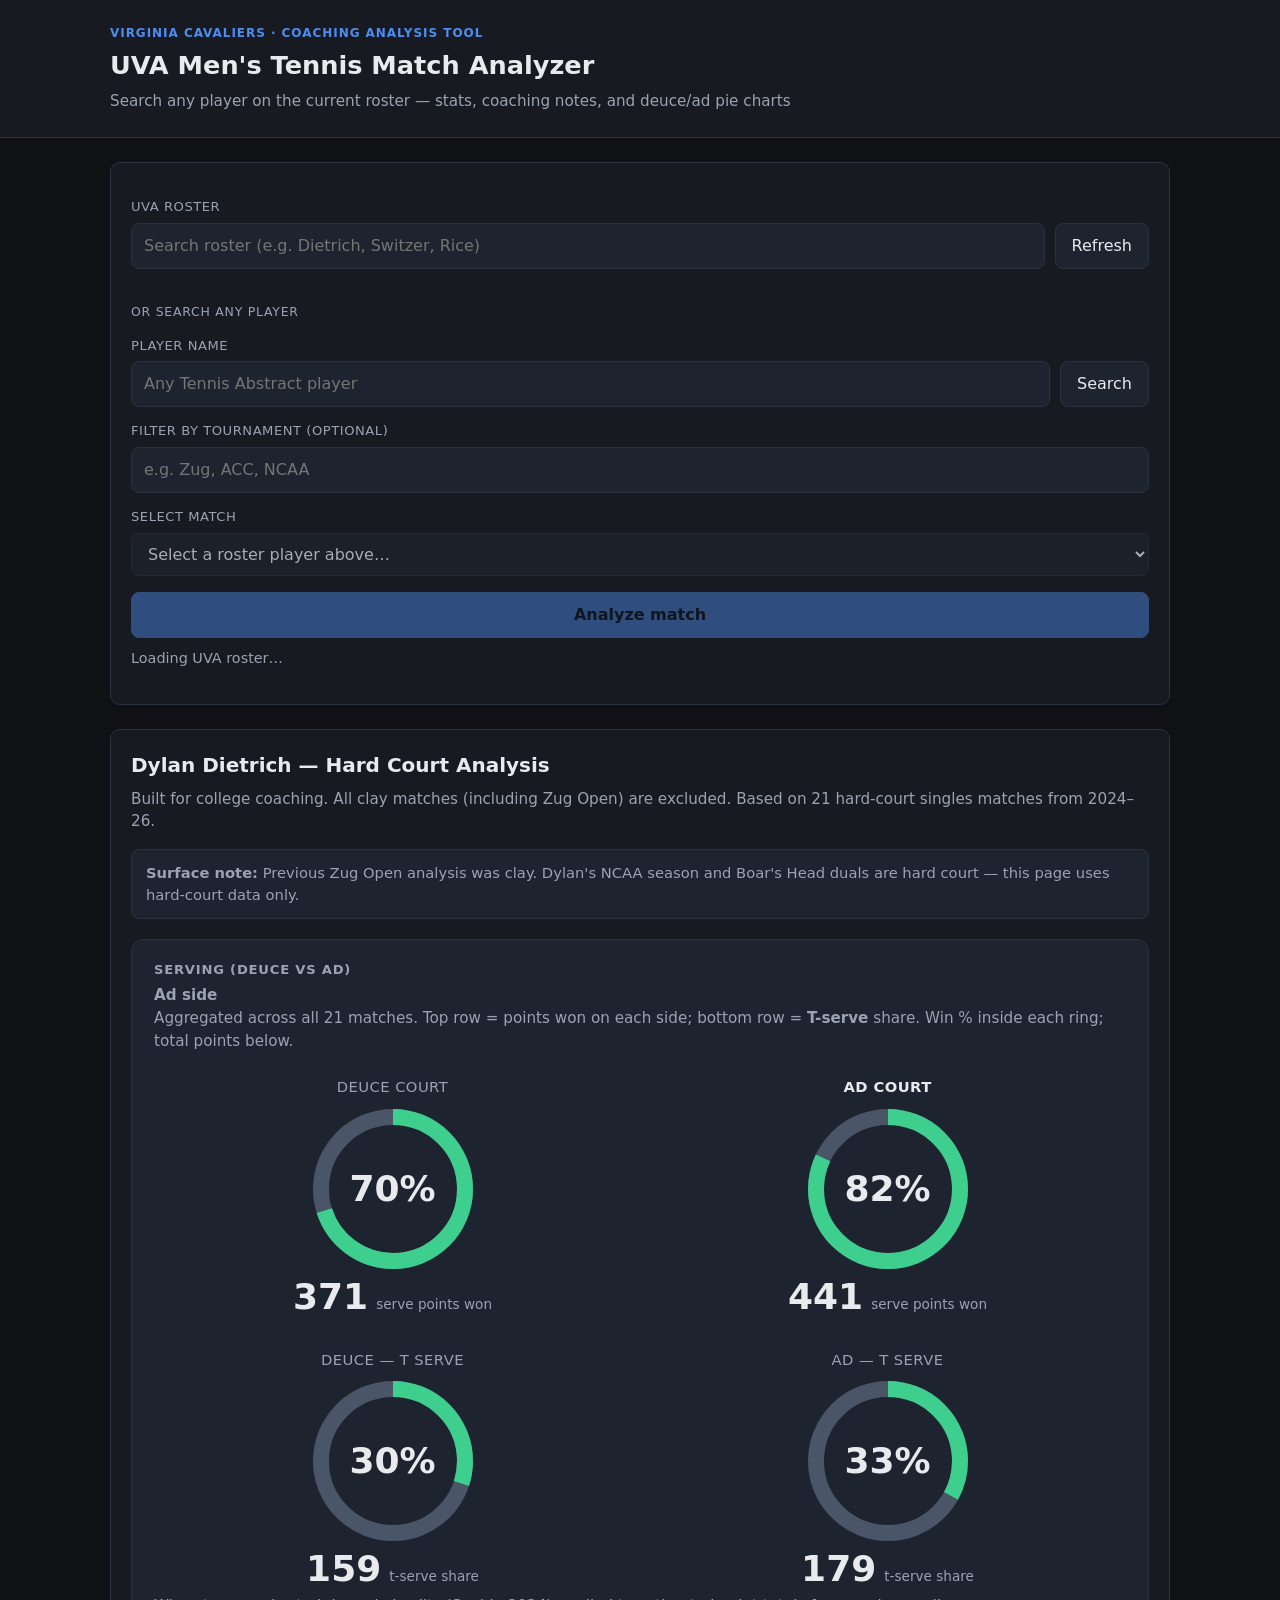
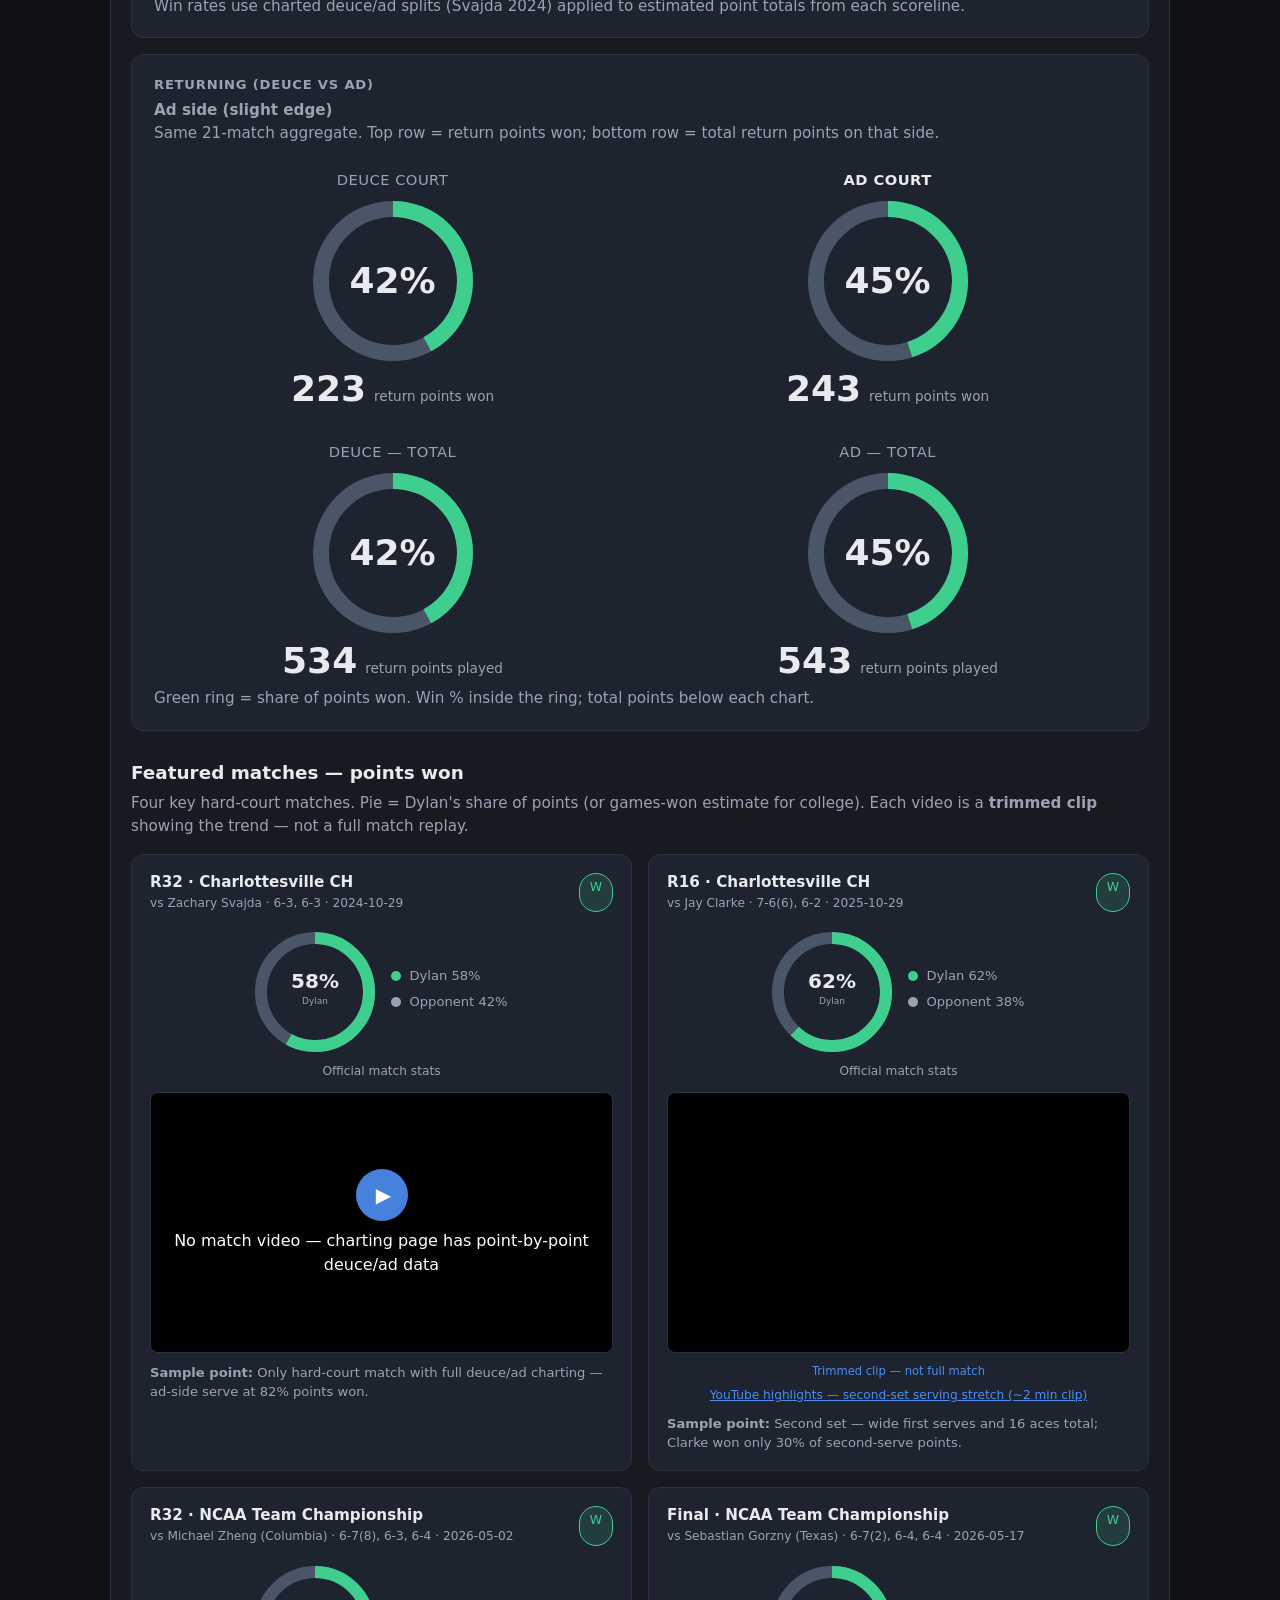
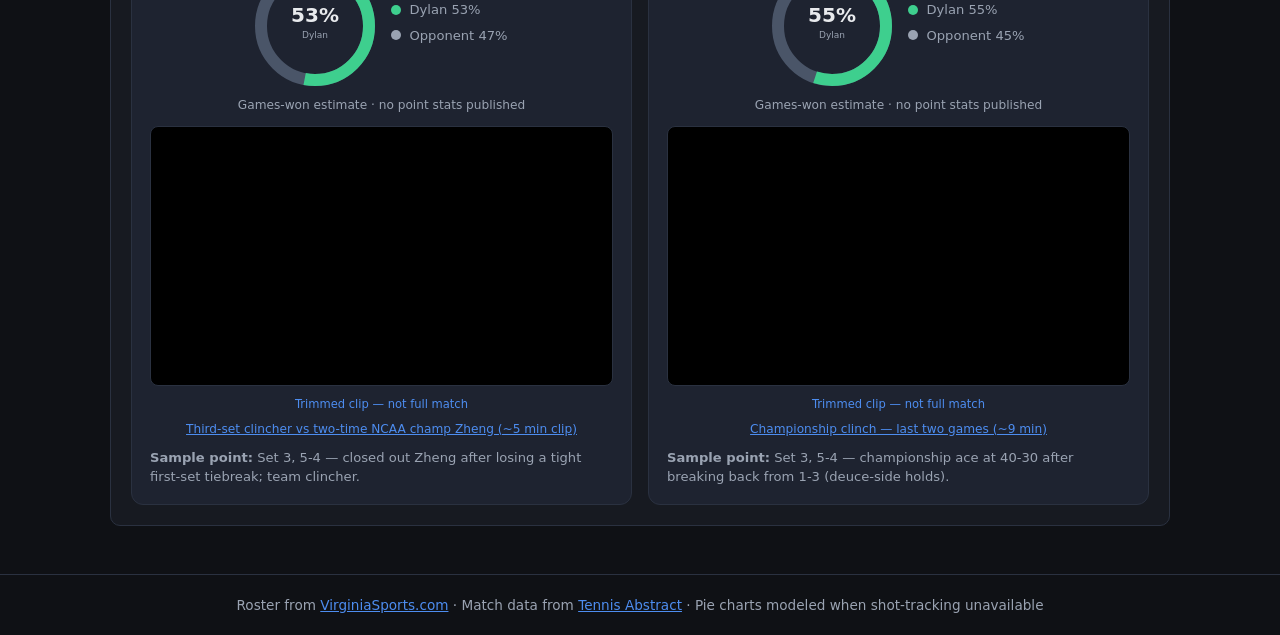
==== docs/index.html @ 09450534 "Initial commit: UVA tennis match analyzer with GitHub Pages Co-authored-by: Cursor <cursoragent@curs" ====
<!DOCTYPE html>
<html lang="en">
<head>
  <meta charset="UTF-8" />
  <meta name="viewport" content="width=device-width, initial-scale=1.0" />
  <meta name="api-base" content="https://uva-tennis-analyzer.onrender.com" />
  <title>UVA Tennis Match Analyzer</title>
  <link rel="stylesheet" href="static/style.css" />
</head>
<body>
  <header class="header">
    <div class="header-inner">
      <p class="eyebrow">Virginia Cavaliers · Coaching analysis tool</p>
      <h1>UVA Men's Tennis Match Analyzer</h1>
      <p class="subtitle">Search any player on the current roster — stats, coaching notes, and deuce/ad pie charts</p>
    </div>
  </header>

  <main class="container">
    <section class="search-panel card">
      <label class="label" for="roster-query">UVA roster</label>
      <div class="search-row">
        <input id="roster-query" type="text" placeholder="Search roster (e.g. Dietrich, Switzer, Rice)" autocomplete="off" />
        <button id="roster-refresh-btn" type="button" class="secondary-btn">Refresh</button>
      </div>

      <div id="roster-grid" class="roster-grid"></div>

      <div class="divider-label">Or search any player</div>

      <label class="label" for="player-query">Player name</label>
      <div class="search-row">
        <input id="player-query" type="text" placeholder="Any Tennis Abstract player" autocomplete="off" />
        <button id="search-btn" type="button">Search</button>
      </div>

      <div id="search-results" class="search-results hidden"></div>

      <div id="player-card" class="player-card hidden"></div>

      <label class="label" for="tournament-filter">Filter by tournament (optional)</label>
      <input id="tournament-filter" type="text" placeholder="e.g. Zug, ACC, NCAA" />

      <label class="label" for="match-select">Select match</label>
      <select id="match-select" disabled>
        <option value="">Select a roster player above…</option>
      </select>

      <button id="analyze-btn" class="primary-btn" type="button" disabled>Analyze match</button>
      <p id="status" class="status"></p>
    </section>

    <section id="analysis" class="analysis hidden"></section>

    <section class="hard-court-section card">
  <h2 class="section-heading">Dylan Dietrich — Hard Court Analysis</h2>
  <p class="section-lead">Built for college coaching. All clay matches (including Zug Open) are excluded. Based on 21 hard-court singles matches from 2024–26.</p>
<div class="callout"><strong>Surface note:</strong> Previous Zug Open analysis was clay. Dylan's NCAA season and Boar's Head duals are hard court — this page uses hard-court data only.</div>

  <div class="answer-card">
    <h2>Serving (deuce vs ad)</h2>
    <p class="verdict">Ad side</p>
    <p>Aggregated across all 21 matches. Top row = points won on each side; bottom row = <strong>T-serve</strong> share. Win % inside each ring; total points below.</p>
    <div class="summary-pie-grid"><div class="summary-pie-cell"><div class="summary-pie-title">Deuce court</div><div class="summary-pie-ring-wrap"><svg class="pie-svg" viewBox="0 0 120 120" aria-hidden="true"><circle cx="60" cy="60" r="54" fill="none" stroke="#4a5568" stroke-width="12"/><circle cx="60" cy="60" r="54" fill="none" stroke="#3ecf8e" stroke-width="12" stroke-dasharray="237.5 101.8" transform="rotate(-90 60 60)"/></svg><div class="summary-pie-pct">70%</div></div><div class="summary-pie-footer"><span class="summary-pie-total">371</span><span class="summary-pie-caption">serve points won</span></div></div><div class="summary-pie-cell winner"><div class="summary-pie-title">Ad court</div><div class="summary-pie-ring-wrap"><svg class="pie-svg highlight" viewBox="0 0 120 120" aria-hidden="true"><circle cx="60" cy="60" r="54" fill="none" stroke="#4a5568" stroke-width="12"/><circle cx="60" cy="60" r="54" fill="none" stroke="#3ecf8e" stroke-width="12" stroke-dasharray="278.2 61.1" transform="rotate(-90 60 60)"/></svg><div class="summary-pie-pct">82%</div></div><div class="summary-pie-footer"><span class="summary-pie-total">441</span><span class="summary-pie-caption">serve points won</span></div></div><div class="summary-pie-cell"><div class="summary-pie-title">Deuce — T serve</div><div class="summary-pie-ring-wrap"><svg class="pie-svg" viewBox="0 0 120 120" aria-hidden="true"><circle cx="60" cy="60" r="54" fill="none" stroke="#4a5568" stroke-width="12"/><circle cx="60" cy="60" r="54" fill="none" stroke="#3ecf8e" stroke-width="12" stroke-dasharray="101.8 237.5" transform="rotate(-90 60 60)"/></svg><div class="summary-pie-pct">30%</div></div><div class="summary-pie-footer"><span class="summary-pie-total">159</span><span class="summary-pie-caption">t-serve share</span></div></div><div class="summary-pie-cell"><div class="summary-pie-title">Ad — T serve</div><div class="summary-pie-ring-wrap"><svg class="pie-svg" viewBox="0 0 120 120" aria-hidden="true"><circle cx="60" cy="60" r="54" fill="none" stroke="#4a5568" stroke-width="12"/><circle cx="60" cy="60" r="54" fill="none" stroke="#3ecf8e" stroke-width="12" stroke-dasharray="112.0 227.3" transform="rotate(-90 60 60)"/></svg><div class="summary-pie-pct">33%</div></div><div class="summary-pie-footer"><span class="summary-pie-total">179</span><span class="summary-pie-caption">t-serve share</span></div></div></div>
    <p class="total-bar-note">Win rates use charted deuce/ad splits (Svajda 2024) applied to estimated point totals from each scoreline.</p>
  </div>

  <div class="answer-card">
    <h2>Returning (deuce vs ad)</h2>
    <p class="verdict tie">Ad side (slight edge)</p>
    <p>Same 21-match aggregate. Top row = return points won; bottom row = total return points on that side.</p>
    <div class="summary-pie-grid"><div class="summary-pie-cell"><div class="summary-pie-title">Deuce court</div><div class="summary-pie-ring-wrap"><svg class="pie-svg" viewBox="0 0 120 120" aria-hidden="true"><circle cx="60" cy="60" r="54" fill="none" stroke="#4a5568" stroke-width="12"/><circle cx="60" cy="60" r="54" fill="none" stroke="#3ecf8e" stroke-width="12" stroke-dasharray="142.5 196.8" transform="rotate(-90 60 60)"/></svg><div class="summary-pie-pct">42%</div></div><div class="summary-pie-footer"><span class="summary-pie-total">223</span><span class="summary-pie-caption">return points won</span></div></div><div class="summary-pie-cell winner"><div class="summary-pie-title">Ad court</div><div class="summary-pie-ring-wrap"><svg class="pie-svg highlight" viewBox="0 0 120 120" aria-hidden="true"><circle cx="60" cy="60" r="54" fill="none" stroke="#4a5568" stroke-width="12"/><circle cx="60" cy="60" r="54" fill="none" stroke="#3ecf8e" stroke-width="12" stroke-dasharray="152.7 186.6" transform="rotate(-90 60 60)"/></svg><div class="summary-pie-pct">45%</div></div><div class="summary-pie-footer"><span class="summary-pie-total">243</span><span class="summary-pie-caption">return points won</span></div></div><div class="summary-pie-cell"><div class="summary-pie-title">Deuce — total</div><div class="summary-pie-ring-wrap"><svg class="pie-svg" viewBox="0 0 120 120" aria-hidden="true"><circle cx="60" cy="60" r="54" fill="none" stroke="#4a5568" stroke-width="12"/><circle cx="60" cy="60" r="54" fill="none" stroke="#3ecf8e" stroke-width="12" stroke-dasharray="142.5 196.8" transform="rotate(-90 60 60)"/></svg><div class="summary-pie-pct">42%</div></div><div class="summary-pie-footer"><span class="summary-pie-total">534</span><span class="summary-pie-caption">return points played</span></div></div><div class="summary-pie-cell"><div class="summary-pie-title">Ad — total</div><div class="summary-pie-ring-wrap"><svg class="pie-svg" viewBox="0 0 120 120" aria-hidden="true"><circle cx="60" cy="60" r="54" fill="none" stroke="#4a5568" stroke-width="12"/><circle cx="60" cy="60" r="54" fill="none" stroke="#3ecf8e" stroke-width="12" stroke-dasharray="152.7 186.6" transform="rotate(-90 60 60)"/></svg><div class="summary-pie-pct">45%</div></div><div class="summary-pie-footer"><span class="summary-pie-total">543</span><span class="summary-pie-caption">return points played</span></div></div></div>
    <p class="total-bar-note">Green ring = share of points won. Win % inside the ring; total points below each chart.</p>
  </div>

  <h2 class="section-title">Featured matches — points won</h2>
  <p class="lead" style="margin-top:-6px">Four key hard-court matches. Pie = Dylan's share of points (or games-won estimate for college). Each video is a <strong>trimmed clip</strong> showing the trend — not a full match replay.</p>
  <div class="match-grid">
    <div class="match-card"><div class="match-head"><div><h3>R32 · Charlottesville CH</h3><div class="match-meta">vs Zachary Svajda · 6-3, 6-3 · 2024-10-29</div></div><span class="pill win">W</span></div><div class="pie-wrap"><svg class="pie-svg" viewBox="0 0 120 120" aria-hidden="true"><circle cx="60" cy="60" r="54" fill="none" stroke="#4a5568" stroke-width="12"/><circle cx="60" cy="60" r="54" fill="none" stroke="#3ecf8e" stroke-width="12" stroke-dasharray="196.8 142.5" transform="rotate(-90 60 60)"/><text x="60" y="56" text-anchor="middle" fill="#e8eaed" font-size="20" font-weight="700">58%</text><text x="60" y="72" text-anchor="middle" fill="#9aa3b2" font-size="9">Dylan</text></svg><div class="pie-legend"><div><span class="dot" style="background:var(--success)"></span>Dylan 58%</div><div><span class="dot" style="background:var(--muted)"></span>Opponent 42%</div></div></div><p class="pie-caption">Official match stats</p><div class="video-shell"><a class="video-link" href="https://www.tennisabstract.com/charting/20241029-M-Charlottesville_CH-R32-Zachary_Svajda-Dylan_Dietrich.html" target="_blank" rel="noopener"><span class="play-btn" aria-hidden="true">▶</span><span>No match video — charting page has point-by-point deuce/ad data</span></a></div><p class="sample-point"><strong>Sample point:</strong> Only hard-court match with full deuce/ad charting — ad-side serve at 82% points won.</p></div><div class="match-card"><div class="match-head"><div><h3>R16 · Charlottesville CH</h3><div class="match-meta">vs Jay Clarke · 7-6(6), 6-2 · 2025-10-29</div></div><span class="pill win">W</span></div><div class="pie-wrap"><svg class="pie-svg" viewBox="0 0 120 120" aria-hidden="true"><circle cx="60" cy="60" r="54" fill="none" stroke="#4a5568" stroke-width="12"/><circle cx="60" cy="60" r="54" fill="none" stroke="#3ecf8e" stroke-width="12" stroke-dasharray="210.4 128.9" transform="rotate(-90 60 60)"/><text x="60" y="56" text-anchor="middle" fill="#e8eaed" font-size="20" font-weight="700">62%</text><text x="60" y="72" text-anchor="middle" fill="#9aa3b2" font-size="9">Dylan</text></svg><div class="pie-legend"><div><span class="dot" style="background:var(--success)"></span>Dylan 62%</div><div><span class="dot" style="background:var(--muted)"></span>Opponent 38%</div></div></div><p class="pie-caption">Official match stats</p><div class="video-shell"><iframe src="https://www.youtube.com/embed/YqPgjY99xyI?start=420&end=540" title="Second set — wide first serves and 16 aces total; Clarke won" allow="accelerometer; autoplay; clipboard-write; encrypted-media; gyroscope; picture-in-picture" allowfullscreen loading="lazy"></iframe></div><p class="clip-note">Trimmed clip — not full match</p><p class="video-label"><a href="https://www.youtube.com/watch?v=YqPgjY99xyI&t=420" target="_blank" rel="noopener">YouTube highlights — second-set serving stretch (~2 min clip)</a></p><p class="sample-point"><strong>Sample point:</strong> Second set — wide first serves and 16 aces total; Clarke won only 30% of second-serve points.</p></div><div class="match-card"><div class="match-head"><div><h3>R32 · NCAA Team Championship</h3><div class="match-meta">vs Michael Zheng (Columbia) · 6-7(8), 6-3, 6-4 · 2026-05-02</div></div><span class="pill win">W</span></div><div class="pie-wrap"><svg class="pie-svg" viewBox="0 0 120 120" aria-hidden="true"><circle cx="60" cy="60" r="54" fill="none" stroke="#4a5568" stroke-width="12"/><circle cx="60" cy="60" r="54" fill="none" stroke="#3ecf8e" stroke-width="12" stroke-dasharray="179.8 159.5" transform="rotate(-90 60 60)"/><text x="60" y="56" text-anchor="middle" fill="#e8eaed" font-size="20" font-weight="700">53%</text><text x="60" y="72" text-anchor="middle" fill="#9aa3b2" font-size="9">Dylan</text></svg><div class="pie-legend"><div><span class="dot" style="background:var(--success)"></span>Dylan 53%</div><div><span class="dot" style="background:var(--muted)"></span>Opponent 47%</div></div></div><p class="pie-caption">Games-won estimate · no point stats published</p><div class="video-shell"><iframe src="https://www.youtube.com/embed/OndEtS6Snro?start=2370&end=2669" title="Set 3, 5-4 — closed out Zheng after losing a tight first-set" allow="accelerometer; autoplay; clipboard-write; encrypted-media; gyroscope; picture-in-picture" allowfullscreen loading="lazy"></iframe></div><p class="clip-note">Trimmed clip — not full match</p><p class="video-label"><a href="https://www.youtube.com/watch?v=OndEtS6Snro&t=2370" target="_blank" rel="noopener">Third-set clincher vs two-time NCAA champ Zheng (~5 min clip)</a></p><p class="sample-point"><strong>Sample point:</strong> Set 3, 5-4 — closed out Zheng after losing a tight first-set tiebreak; team clincher.</p></div><div class="match-card"><div class="match-head"><div><h3>Final · NCAA Team Championship</h3><div class="match-meta">vs Sebastian Gorzny (Texas) · 6-7(2), 6-4, 6-4 · 2026-05-17</div></div><span class="pill win">W</span></div><div class="pie-wrap"><svg class="pie-svg" viewBox="0 0 120 120" aria-hidden="true"><circle cx="60" cy="60" r="54" fill="none" stroke="#4a5568" stroke-width="12"/><circle cx="60" cy="60" r="54" fill="none" stroke="#3ecf8e" stroke-width="12" stroke-dasharray="186.6 152.7" transform="rotate(-90 60 60)"/><text x="60" y="56" text-anchor="middle" fill="#e8eaed" font-size="20" font-weight="700">55%</text><text x="60" y="72" text-anchor="middle" fill="#9aa3b2" font-size="9">Dylan</text></svg><div class="pie-legend"><div><span class="dot" style="background:var(--success)"></span>Dylan 55%</div><div><span class="dot" style="background:var(--muted)"></span>Opponent 45%</div></div></div><p class="pie-caption">Games-won estimate · no point stats published</p><div class="video-shell"><iframe src="https://www.youtube.com/embed/-RK-G07d1HY?start=0" title="Set 3, 5-4 — championship ace at 40-30 after breaking back f" allow="accelerometer; autoplay; clipboard-write; encrypted-media; gyroscope; picture-in-picture" allowfullscreen loading="lazy"></iframe></div><p class="clip-note">Trimmed clip — not full match</p><p class="video-label"><a href="https://www.youtube.com/watch?v=-RK-G07d1HY" target="_blank" rel="noopener">Championship clinch — last two games (~9 min)</a></p><p class="sample-point"><strong>Sample point:</strong> Set 3, 5-4 — championship ace at 40-30 after breaking back from 1-3 (deuce-side holds).</p></div>
  </div>
</section>

  </main>

  <footer class="footer">
    Roster from <a href="https://virginiasports.com/sports/mten/roster" target="_blank" rel="noopener">VirginiaSports.com</a>
    · Match data from <a href="https://www.tennisabstract.com" target="_blank" rel="noopener">Tennis Abstract</a>
    · Pie charts modeled when shot-tracking unavailable
  </footer>

  <script src="static/app.js"></script>
</body>
</html>
---- docs/static/style.css ----
:root {
  --bg: #0f1115;
  --surface: #171a21;
  --surface-2: #1e2330;
  --text: #e8eaed;
  --muted: #9aa3b2;
  --accent: #4d8df0;
  --accent-dim: rgba(77, 141, 240, 0.15);
  --success: #3ecf8e;
  --danger: #f07178;
  --border: #2a3140;
  --radius: 10px;
}

* { box-sizing: border-box; }

body {
  margin: 0;
  font-family: "Inter", ui-sans-serif, system-ui, -apple-system, sans-serif;
  background: var(--bg);
  color: var(--text);
  line-height: 1.5;
}

a { color: var(--accent); }

.header {
  border-bottom: 1px solid var(--border);
  background: var(--surface);
}

.header-inner {
  max-width: 1100px;
  margin: 0 auto;
  padding: 24px 20px;
}

.header h1 {
  margin: 0 0 6px;
  font-size: 1.6rem;
  font-weight: 650;
}

.eyebrow {
  margin: 0 0 4px;
  font-size: 0.75rem;
  text-transform: uppercase;
  letter-spacing: 0.08em;
  color: var(--accent);
  font-weight: 600;
}

.subtitle {
  margin: 0;
  color: var(--muted);
  font-size: 0.95rem;
}

.container {
  max-width: 1100px;
  margin: 0 auto;
  padding: 24px 20px 48px;
}

.card {
  background: var(--surface);
  border: 1px solid var(--border);
  border-radius: var(--radius);
  padding: 20px;
}

.label {
  display: block;
  margin: 14px 0 6px;
  font-size: 0.82rem;
  color: var(--muted);
  text-transform: uppercase;
  letter-spacing: 0.04em;
}

.search-row {
  display: flex;
  gap: 10px;
}

.quick-picks {
  display: flex;
  flex-wrap: wrap;
  align-items: center;
  gap: 8px;
  margin-top: 10px;
}

.quick-label {
  font-size: 0.82rem;
  color: var(--muted);
}

.chip {
  padding: 5px 12px;
  font-size: 0.82rem;
  border-radius: 999px;
  background: var(--accent-dim);
  border-color: transparent;
  color: var(--accent);
}

.chip:hover {
  border-color: var(--accent);
}

.empty-state {
  margin-top: 20px;
}

.empty-state h2 {
  margin: 0 0 12px;
  font-size: 1.1rem;
}

.empty-state ol {
  margin: 0 0 12px;
  padding-left: 20px;
  color: var(--muted);
}

.empty-state li { margin-bottom: 6px; }

.empty-note {
  margin: 0;
  font-size: 0.9rem;
  color: var(--muted);
}

.analysis:not(.hidden) + .empty-state,
.empty-state.hidden { display: none; }

input, select, button {
  font: inherit;
}

input, select {
  width: 100%;
  background: var(--surface-2);
  border: 1px solid var(--border);
  color: var(--text);
  border-radius: 8px;
  padding: 10px 12px;
}

input:focus, select:focus {
  outline: 2px solid var(--accent-dim);
  border-color: var(--accent);
}

button {
  border: 1px solid var(--border);
  background: var(--surface-2);
  color: var(--text);
  border-radius: 8px;
  padding: 10px 16px;
  cursor: pointer;
  white-space: nowrap;
}

button:hover { border-color: var(--accent); }

.primary-btn {
  margin-top: 16px;
  width: 100%;
  background: var(--accent);
  border-color: var(--accent);
  color: #081018;
  font-weight: 600;
}

.primary-btn:disabled {
  opacity: 0.45;
  cursor: not-allowed;
}

.secondary-btn {
  background: var(--surface-2);
}

.divider-label {
  margin: 22px 0 8px;
  font-size: 0.78rem;
  text-transform: uppercase;
  letter-spacing: 0.06em;
  color: var(--muted);
}

.roster-grid {
  display: grid;
  grid-template-columns: repeat(auto-fill, minmax(220px, 1fr));
  gap: 10px;
  margin-top: 12px;
}

.roster-card {
  text-align: left;
  padding: 12px 14px;
  border: 1px solid var(--border);
  border-radius: 10px;
  background: var(--surface-2);
  cursor: pointer;
  width: 100%;
}

.roster-card:hover,
.roster-card.active {
  border-color: var(--accent);
  background: var(--accent-dim);
}

.roster-card .name {
  font-weight: 650;
  margin-bottom: 4px;
}

.roster-card .meta {
  font-size: 0.82rem;
  color: var(--muted);
}

.roster-card .badge {
  display: inline-block;
  margin-top: 8px;
  font-size: 0.72rem;
  padding: 2px 8px;
  border-radius: 999px;
  border: 1px solid var(--border);
}

.roster-card .badge.ready {
  border-color: var(--success);
  color: var(--success);
}

.roster-card .badge.pending {
  border-color: var(--muted);
  color: var(--muted);
}

.search-results {
  margin-top: 10px;
  border: 1px solid var(--border);
  border-radius: 8px;
  overflow: hidden;
}

.search-item {
  display: flex;
  justify-content: space-between;
  padding: 10px 12px;
  cursor: pointer;
  border-bottom: 1px solid var(--border);
}

.search-item:last-child { border-bottom: none; }
.search-item:hover { background: var(--accent-dim); }

.player-card {
  margin-top: 16px;
  padding: 14px;
  background: var(--surface-2);
  border-radius: 8px;
  border: 1px solid var(--border);
}

.status {
  min-height: 1.2em;
  margin-top: 10px;
  color: var(--muted);
  font-size: 0.9rem;
}

.hidden { display: none !important; }

.analysis { margin-top: 24px; }

.analysis-header {
  margin-bottom: 20px;
}

.analysis-header h2 {
  margin: 0 0 8px;
  font-size: 1.4rem;
}

.pill-row {
  display: flex;
  flex-wrap: wrap;
  gap: 8px;
  margin: 10px 0;
}

.pill {
  display: inline-block;
  padding: 4px 10px;
  border-radius: 999px;
  font-size: 0.78rem;
  border: 1px solid var(--border);
  background: var(--surface-2);
}

.pill.win { border-color: var(--success); color: var(--success); }
.pill.loss { border-color: var(--danger); color: var(--danger); }

.grid-2 {
  display: grid;
  grid-template-columns: 1fr 1fr;
  gap: 16px;
}

.grid-4 {
  display: grid;
  grid-template-columns: repeat(4, 1fr);
  gap: 12px;
}

@media (max-width: 800px) {
  .grid-2, .grid-4 { grid-template-columns: 1fr; }
}

.stat-box {
  background: var(--surface);
  border: 1px solid var(--border);
  border-radius: 8px;
  padding: 12px;
}

.stat-box .value {
  font-size: 1.3rem;
  font-weight: 650;
}

.stat-box .label {
  margin: 4px 0 0;
  text-transform: none;
  letter-spacing: 0;
  font-size: 0.85rem;
}

.section {
  margin-top: 20px;
  padding: 18px;
  background: var(--surface);
  border: 1px solid var(--border);
  border-radius: var(--radius);
}

.section h3 {
  margin: 0 0 12px;
  font-size: 1rem;
}

.section ul {
  margin: 0;
  padding-left: 18px;
}

.section li { margin-bottom: 6px; }

.callout {
  padding: 12px 14px;
  border-radius: 8px;
  border: 1px solid var(--border);
  background: var(--accent-dim);
  color: var(--text);
  font-size: 0.92rem;
  margin-bottom: 16px;
}

.answer-card {
  background: var(--surface);
  border: 1px solid var(--border);
  border-radius: 12px;
  padding: 20px 22px;
  margin-bottom: 16px;
}

.answer-card h2 {
  margin: 0 0 4px;
  font-size: 0.82rem;
  text-transform: uppercase;
  letter-spacing: 0.06em;
  color: var(--muted);
  font-weight: 600;
}

.answer-card p {
  margin: 0;
  color: var(--muted);
  font-size: 0.95rem;
}

.verdict {
  margin: 0 0 10px;
  font-size: 1.75rem;
  font-weight: 700;
  color: var(--success);
}

.verdict.tie { color: var(--accent); }
.verdict.loss { color: var(--danger); }

.summary-pie-grid {
  display: grid;
  grid-template-columns: 1fr 1fr;
  gap: 18px;
  margin-top: 16px;
}

@media (max-width: 560px) {
  .summary-pie-grid { grid-template-columns: 1fr; }
}

.summary-pie-cell {
  text-align: center;
  padding: 8px 4px;
}

.summary-pie-cell.winner .summary-pie-title {
  color: var(--text);
  font-weight: 600;
}

.summary-pie-title {
  font-size: 0.92rem;
  color: var(--muted);
  margin-bottom: 10px;
  text-transform: uppercase;
  letter-spacing: 0.03em;
}

.summary-pie-cell .pie-svg {
  width: 100%;
  height: auto;
  display: block;
}

.summary-pie-ring-wrap {
  position: relative;
  width: 160px;
  margin: 0 auto;
}

.summary-pie-pct {
  position: absolute;
  inset: 0;
  display: flex;
  align-items: center;
  justify-content: center;
  font-size: 36px;
  font-weight: 700;
  color: var(--text);
  line-height: 1;
  pointer-events: none;
}

.summary-pie-footer {
  margin-top: 10px;
  display: flex;
  align-items: baseline;
  justify-content: center;
  gap: 8px;
  flex-wrap: wrap;
}

.summary-pie-total {
  font-size: 36px;
  font-weight: 700;
  color: var(--text);
  line-height: 1;
}

.summary-pie-caption {
  font-size: 0.85rem;
  color: var(--muted);
  line-height: 1.35;
}

.pie-wrap {
  display: flex;
  align-items: center;
  justify-content: center;
  gap: 16px;
  margin: 8px 0 10px;
}

.pie-svg {
  width: 120px;
  height: 120px;
  flex-shrink: 0;
}

.pie-legend {
  font-size: 0.82rem;
  color: var(--muted);
}

.pie-legend div {
  margin-bottom: 6px;
  display: flex;
  align-items: center;
  gap: 8px;
}

.dot {
  width: 10px;
  height: 10px;
  border-radius: 50%;
  flex-shrink: 0;
}

.pie-caption {
  font-size: 0.76rem;
  color: var(--muted);
  text-align: center;
  margin: 0 0 12px;
}

.hard-court-section {
  margin-top: 24px;
}

.hard-court-section .section-heading {
  margin: 0 0 8px;
  font-size: 1.25rem;
  font-weight: 650;
}

.hard-court-section .section-lead {
  margin: 0 0 16px;
  color: var(--muted);
  font-size: 0.95rem;
}

.hard-court-section .answer-card {
  background: var(--surface-2);
  margin-bottom: 16px;
}

.hard-court-section .answer-card p {
  color: var(--muted);
}

.hard-court-section .callout {
  background: var(--surface-2);
  color: var(--muted);
  margin-bottom: 20px;
}

.section-title {
  margin: 28px 0 12px;
  font-size: 1.15rem;
  font-weight: 650;
}

.hard-court-section .lead {
  margin: -6px 0 16px;
  color: var(--muted);
  font-size: 0.95rem;
}

.total-bar-note {
  margin: 10px 0 0;
  font-size: 0.76rem;
  color: var(--muted);
}

.match-grid {
  display: grid;
  grid-template-columns: 1fr 1fr;
  gap: 16px;
}

@media (max-width: 700px) {
  .match-grid { grid-template-columns: 1fr; }
}

.match-card {
  background: var(--surface-2);
  border: 1px solid var(--border);
  border-radius: 12px;
  padding: 18px;
  display: flex;
  flex-direction: column;
}

.match-card.loss { border-color: rgba(240, 113, 120, 0.35); }

.match-head {
  display: flex;
  justify-content: space-between;
  gap: 8px;
  margin-bottom: 12px;
}

.match-head h3 {
  margin: 0;
  font-size: 0.95rem;
  font-weight: 650;
  line-height: 1.25;
}

.match-meta {
  font-size: 0.76rem;
  color: var(--muted);
  margin-top: 2px;
}

.pill.win {
  background: rgba(62, 207, 142, 0.15);
  color: var(--success);
}

.pill.loss {
  background: rgba(240, 113, 120, 0.15);
  color: var(--danger);
}

.video-shell {
  position: relative;
  border-radius: 8px;
  overflow: hidden;
  border: 1px solid var(--border);
  background: #000;
  aspect-ratio: 16 / 9;
  margin-bottom: 10px;
}

.video-shell iframe,
.video-shell .video-link {
  position: absolute;
  inset: 0;
  width: 100%;
  height: 100%;
  border: 0;
}

.video-link {
  display: flex;
  align-items: center;
  justify-content: center;
  flex-direction: column;
  gap: 8px;
  background: linear-gradient(rgba(0, 0, 0, 0.55), rgba(0, 0, 0, 0.75));
  color: #fff;
  text-align: center;
  padding: 16px;
  text-decoration: none;
}

.video-link:hover { text-decoration: none; opacity: 0.95; }

.play-btn {
  width: 52px;
  height: 52px;
  border-radius: 50%;
  background: rgba(77, 141, 240, 0.92);
  display: flex;
  align-items: center;
  justify-content: center;
  font-size: 1.25rem;
  padding-left: 4px;
}

.sample-point {
  margin: 0;
  font-size: 0.82rem;
  color: var(--muted);
  line-height: 1.45;
}

.clip-note {
  margin: 0 0 6px;
  font-size: 0.72rem;
  color: var(--accent);
  text-align: center;
}

.video-label {
  margin: 0 0 10px;
  font-size: 0.76rem;
  color: var(--muted);
  text-align: center;
}

.heatmap-grid {
  display: grid;
  grid-template-columns: 1fr 1fr;
  gap: 16px;
}

@media (max-width: 900px) {
  .heatmap-grid { grid-template-columns: 1fr; }
}

.court-wrap h4 {
  margin: 0 0 4px;
  font-size: 0.95rem;
}

.court-wrap p {
  margin: 0 0 8px;
  color: var(--muted);
  font-size: 0.82rem;
}

.court-svg {
  width: 100%;
  max-width: 360px;
  background: var(--surface-2);
  border: 1px solid var(--border);
  border-radius: 6px;
}

.footer {
  text-align: center;
  padding: 20px;
  color: var(--muted);
  font-size: 0.85rem;
  border-top: 1px solid var(--border);
}
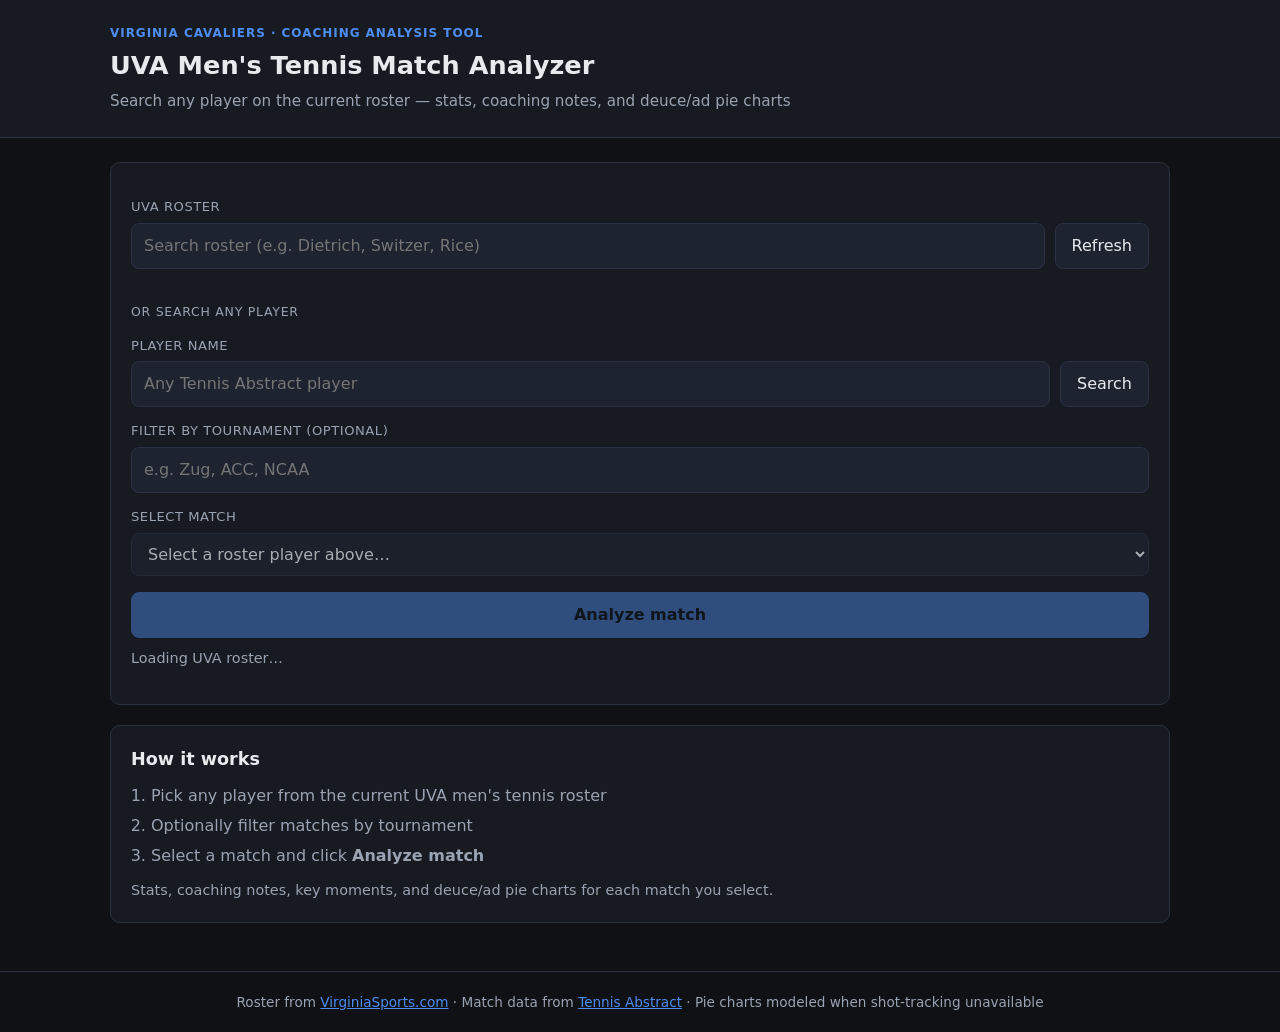
==== commit f9f0e91f: "Remove hard court analysis from UVA analyzer site Co-authored-by: Cursor <cursoragent@cursor.com>" ====
--- a/docs/index.html
+++ b/docs/index.html
@@ -52,34 +52,15 @@
 
     <section id="analysis" class="analysis hidden"></section>
 
-    <section class="hard-court-section card">
-  <h2 class="section-heading">Dylan Dietrich — Hard Court Analysis</h2>
-  <p class="section-lead">Built for college coaching. All clay matches (including Zug Open) are excluded. Based on 21 hard-court singles matches from 2024–26.</p>
-<div class="callout"><strong>Surface note:</strong> Previous Zug Open analysis was clay. Dylan's NCAA season and Boar's Head duals are hard court — this page uses hard-court data only.</div>
-
-  <div class="answer-card">
-    <h2>Serving (deuce vs ad)</h2>
-    <p class="verdict">Ad side</p>
-    <p>Aggregated across all 21 matches. Top row = points won on each side; bottom row = <strong>T-serve</strong> share. Win % inside each ring; total points below.</p>
-    <div class="summary-pie-grid"><div class="summary-pie-cell"><div class="summary-pie-title">Deuce court</div><div class="summary-pie-ring-wrap"><svg class="pie-svg" viewBox="0 0 120 120" aria-hidden="true"><circle cx="60" cy="60" r="54" fill="none" stroke="#4a5568" stroke-width="12"/><circle cx="60" cy="60" r="54" fill="none" stroke="#3ecf8e" stroke-width="12" stroke-dasharray="237.5 101.8" transform="rotate(-90 60 60)"/></svg><div class="summary-pie-pct">70%</div></div><div class="summary-pie-footer"><span class="summary-pie-total">371</span><span class="summary-pie-caption">serve points won</span></div></div><div class="summary-pie-cell winner"><div class="summary-pie-title">Ad court</div><div class="summary-pie-ring-wrap"><svg class="pie-svg highlight" viewBox="0 0 120 120" aria-hidden="true"><circle cx="60" cy="60" r="54" fill="none" stroke="#4a5568" stroke-width="12"/><circle cx="60" cy="60" r="54" fill="none" stroke="#3ecf8e" stroke-width="12" stroke-dasharray="278.2 61.1" transform="rotate(-90 60 60)"/></svg><div class="summary-pie-pct">82%</div></div><div class="summary-pie-footer"><span class="summary-pie-total">441</span><span class="summary-pie-caption">serve points won</span></div></div><div class="summary-pie-cell"><div class="summary-pie-title">Deuce — T serve</div><div class="summary-pie-ring-wrap"><svg class="pie-svg" viewBox="0 0 120 120" aria-hidden="true"><circle cx="60" cy="60" r="54" fill="none" stroke="#4a5568" stroke-width="12"/><circle cx="60" cy="60" r="54" fill="none" stroke="#3ecf8e" stroke-width="12" stroke-dasharray="101.8 237.5" transform="rotate(-90 60 60)"/></svg><div class="summary-pie-pct">30%</div></div><div class="summary-pie-footer"><span class="summary-pie-total">159</span><span class="summary-pie-caption">t-serve share</span></div></div><div class="summary-pie-cell"><div class="summary-pie-title">Ad — T serve</div><div class="summary-pie-ring-wrap"><svg class="pie-svg" viewBox="0 0 120 120" aria-hidden="true"><circle cx="60" cy="60" r="54" fill="none" stroke="#4a5568" stroke-width="12"/><circle cx="60" cy="60" r="54" fill="none" stroke="#3ecf8e" stroke-width="12" stroke-dasharray="112.0 227.3" transform="rotate(-90 60 60)"/></svg><div class="summary-pie-pct">33%</div></div><div class="summary-pie-footer"><span class="summary-pie-total">179</span><span class="summary-pie-caption">t-serve share</span></div></div></div>
-    <p class="total-bar-note">Win rates use charted deuce/ad splits (Svajda 2024) applied to estimated point totals from each scoreline.</p>
-  </div>
-
-  <div class="answer-card">
-    <h2>Returning (deuce vs ad)</h2>
-    <p class="verdict tie">Ad side (slight edge)</p>
-    <p>Same 21-match aggregate. Top row = return points won; bottom row = total return points on that side.</p>
-    <div class="summary-pie-grid"><div class="summary-pie-cell"><div class="summary-pie-title">Deuce court</div><div class="summary-pie-ring-wrap"><svg class="pie-svg" viewBox="0 0 120 120" aria-hidden="true"><circle cx="60" cy="60" r="54" fill="none" stroke="#4a5568" stroke-width="12"/><circle cx="60" cy="60" r="54" fill="none" stroke="#3ecf8e" stroke-width="12" stroke-dasharray="142.5 196.8" transform="rotate(-90 60 60)"/></svg><div class="summary-pie-pct">42%</div></div><div class="summary-pie-footer"><span class="summary-pie-total">223</span><span class="summary-pie-caption">return points won</span></div></div><div class="summary-pie-cell winner"><div class="summary-pie-title">Ad court</div><div class="summary-pie-ring-wrap"><svg class="pie-svg highlight" viewBox="0 0 120 120" aria-hidden="true"><circle cx="60" cy="60" r="54" fill="none" stroke="#4a5568" stroke-width="12"/><circle cx="60" cy="60" r="54" fill="none" stroke="#3ecf8e" stroke-width="12" stroke-dasharray="152.7 186.6" transform="rotate(-90 60 60)"/></svg><div class="summary-pie-pct">45%</div></div><div class="summary-pie-footer"><span class="summary-pie-total">243</span><span class="summary-pie-caption">return points won</span></div></div><div class="summary-pie-cell"><div class="summary-pie-title">Deuce — total</div><div class="summary-pie-ring-wrap"><svg class="pie-svg" viewBox="0 0 120 120" aria-hidden="true"><circle cx="60" cy="60" r="54" fill="none" stroke="#4a5568" stroke-width="12"/><circle cx="60" cy="60" r="54" fill="none" stroke="#3ecf8e" stroke-width="12" stroke-dasharray="142.5 196.8" transform="rotate(-90 60 60)"/></svg><div class="summary-pie-pct">42%</div></div><div class="summary-pie-footer"><span class="summary-pie-total">534</span><span class="summary-pie-caption">return points played</span></div></div><div class="summary-pie-cell"><div class="summary-pie-title">Ad — total</div><div class="summary-pie-ring-wrap"><svg class="pie-svg" viewBox="0 0 120 120" aria-hidden="true"><circle cx="60" cy="60" r="54" fill="none" stroke="#4a5568" stroke-width="12"/><circle cx="60" cy="60" r="54" fill="none" stroke="#3ecf8e" stroke-width="12" stroke-dasharray="152.7 186.6" transform="rotate(-90 60 60)"/></svg><div class="summary-pie-pct">45%</div></div><div class="summary-pie-footer"><span class="summary-pie-total">543</span><span class="summary-pie-caption">return points played</span></div></div></div>
-    <p class="total-bar-note">Green ring = share of points won. Win % inside the ring; total points below each chart.</p>
-  </div>
-
-  <h2 class="section-title">Featured matches — points won</h2>
-  <p class="lead" style="margin-top:-6px">Four key hard-court matches. Pie = Dylan's share of points (or games-won estimate for college). Each video is a <strong>trimmed clip</strong> showing the trend — not a full match replay.</p>
-  <div class="match-grid">
-    <div class="match-card"><div class="match-head"><div><h3>R32 · Charlottesville CH</h3><div class="match-meta">vs Zachary Svajda · 6-3, 6-3 · 2024-10-29</div></div><span class="pill win">W</span></div><div class="pie-wrap"><svg class="pie-svg" viewBox="0 0 120 120" aria-hidden="true"><circle cx="60" cy="60" r="54" fill="none" stroke="#4a5568" stroke-width="12"/><circle cx="60" cy="60" r="54" fill="none" stroke="#3ecf8e" stroke-width="12" stroke-dasharray="196.8 142.5" transform="rotate(-90 60 60)"/><text x="60" y="56" text-anchor="middle" fill="#e8eaed" font-size="20" font-weight="700">58%</text><text x="60" y="72" text-anchor="middle" fill="#9aa3b2" font-size="9">Dylan</text></svg><div class="pie-legend"><div><span class="dot" style="background:var(--success)"></span>Dylan 58%</div><div><span class="dot" style="background:var(--muted)"></span>Opponent 42%</div></div></div><p class="pie-caption">Official match stats</p><div class="video-shell"><a class="video-link" href="https://www.tennisabstract.com/charting/20241029-M-Charlottesville_CH-R32-Zachary_Svajda-Dylan_Dietrich.html" target="_blank" rel="noopener"><span class="play-btn" aria-hidden="true">▶</span><span>No match video — charting page has point-by-point deuce/ad data</span></a></div><p class="sample-point"><strong>Sample point:</strong> Only hard-court match with full deuce/ad charting — ad-side serve at 82% points won.</p></div><div class="match-card"><div class="match-head"><div><h3>R16 · Charlottesville CH</h3><div class="match-meta">vs Jay Clarke · 7-6(6), 6-2 · 2025-10-29</div></div><span class="pill win">W</span></div><div class="pie-wrap"><svg class="pie-svg" viewBox="0 0 120 120" aria-hidden="true"><circle cx="60" cy="60" r="54" fill="none" stroke="#4a5568" stroke-width="12"/><circle cx="60" cy="60" r="54" fill="none" stroke="#3ecf8e" stroke-width="12" stroke-dasharray="210.4 128.9" transform="rotate(-90 60 60)"/><text x="60" y="56" text-anchor="middle" fill="#e8eaed" font-size="20" font-weight="700">62%</text><text x="60" y="72" text-anchor="middle" fill="#9aa3b2" font-size="9">Dylan</text></svg><div class="pie-legend"><div><span class="dot" style="background:var(--success)"></span>Dylan 62%</div><div><span class="dot" style="background:var(--muted)"></span>Opponent 38%</div></div></div><p class="pie-caption">Official match stats</p><div class="video-shell"><iframe src="https://www.youtube.com/embed/YqPgjY99xyI?start=420&end=540" title="Second set — wide first serves and 16 aces total; Clarke won" allow="accelerometer; autoplay; clipboard-write; encrypted-media; gyroscope; picture-in-picture" allowfullscreen loading="lazy"></iframe></div><p class="clip-note">Trimmed clip — not full match</p><p class="video-label"><a href="https://www.youtube.com/watch?v=YqPgjY99xyI&t=420" target="_blank" rel="noopener">YouTube highlights — second-set serving stretch (~2 min clip)</a></p><p class="sample-point"><strong>Sample point:</strong> Second set — wide first serves and 16 aces total; Clarke won only 30% of second-serve points.</p></div><div class="match-card"><div class="match-head"><div><h3>R32 · NCAA Team Championship</h3><div class="match-meta">vs Michael Zheng (Columbia) · 6-7(8), 6-3, 6-4 · 2026-05-02</div></div><span class="pill win">W</span></div><div class="pie-wrap"><svg class="pie-svg" viewBox="0 0 120 120" aria-hidden="true"><circle cx="60" cy="60" r="54" fill="none" stroke="#4a5568" stroke-width="12"/><circle cx="60" cy="60" r="54" fill="none" stroke="#3ecf8e" stroke-width="12" stroke-dasharray="179.8 159.5" transform="rotate(-90 60 60)"/><text x="60" y="56" text-anchor="middle" fill="#e8eaed" font-size="20" font-weight="700">53%</text><text x="60" y="72" text-anchor="middle" fill="#9aa3b2" font-size="9">Dylan</text></svg><div class="pie-legend"><div><span class="dot" style="background:var(--success)"></span>Dylan 53%</div><div><span class="dot" style="background:var(--muted)"></span>Opponent 47%</div></div></div><p class="pie-caption">Games-won estimate · no point stats published</p><div class="video-shell"><iframe src="https://www.youtube.com/embed/OndEtS6Snro?start=2370&end=2669" title="Set 3, 5-4 — closed out Zheng after losing a tight first-set" allow="accelerometer; autoplay; clipboard-write; encrypted-media; gyroscope; picture-in-picture" allowfullscreen loading="lazy"></iframe></div><p class="clip-note">Trimmed clip — not full match</p><p class="video-label"><a href="https://www.youtube.com/watch?v=OndEtS6Snro&t=2370" target="_blank" rel="noopener">Third-set clincher vs two-time NCAA champ Zheng (~5 min clip)</a></p><p class="sample-point"><strong>Sample point:</strong> Set 3, 5-4 — closed out Zheng after losing a tight first-set tiebreak; team clincher.</p></div><div class="match-card"><div class="match-head"><div><h3>Final · NCAA Team Championship</h3><div class="match-meta">vs Sebastian Gorzny (Texas) · 6-7(2), 6-4, 6-4 · 2026-05-17</div></div><span class="pill win">W</span></div><div class="pie-wrap"><svg class="pie-svg" viewBox="0 0 120 120" aria-hidden="true"><circle cx="60" cy="60" r="54" fill="none" stroke="#4a5568" stroke-width="12"/><circle cx="60" cy="60" r="54" fill="none" stroke="#3ecf8e" stroke-width="12" stroke-dasharray="186.6 152.7" transform="rotate(-90 60 60)"/><text x="60" y="56" text-anchor="middle" fill="#e8eaed" font-size="20" font-weight="700">55%</text><text x="60" y="72" text-anchor="middle" fill="#9aa3b2" font-size="9">Dylan</text></svg><div class="pie-legend"><div><span class="dot" style="background:var(--success)"></span>Dylan 55%</div><div><span class="dot" style="background:var(--muted)"></span>Opponent 45%</div></div></div><p class="pie-caption">Games-won estimate · no point stats published</p><div class="video-shell"><iframe src="https://www.youtube.com/embed/-RK-G07d1HY?start=0" title="Set 3, 5-4 — championship ace at 40-30 after breaking back f" allow="accelerometer; autoplay; clipboard-write; encrypted-media; gyroscope; picture-in-picture" allowfullscreen loading="lazy"></iframe></div><p class="clip-note">Trimmed clip — not full match</p><p class="video-label"><a href="https://www.youtube.com/watch?v=-RK-G07d1HY" target="_blank" rel="noopener">Championship clinch — last two games (~9 min)</a></p><p class="sample-point"><strong>Sample point:</strong> Set 3, 5-4 — championship ace at 40-30 after breaking back from 1-3 (deuce-side holds).</p></div>
-  </div>
-</section>
-
+    <section id="empty-state" class="empty-state card">
+      <h2>How it works</h2>
+      <ol>
+        <li>Pick any player from the current UVA men's tennis roster</li>
+        <li>Optionally filter matches by tournament</li>
+        <li>Select a match and click <strong>Analyze match</strong></li>
+      </ol>
+      <p class="empty-note">Stats, coaching notes, key moments, and deuce/ad pie charts for each match you select.</p>
+    </section>
   </main>
 
   <footer class="footer">
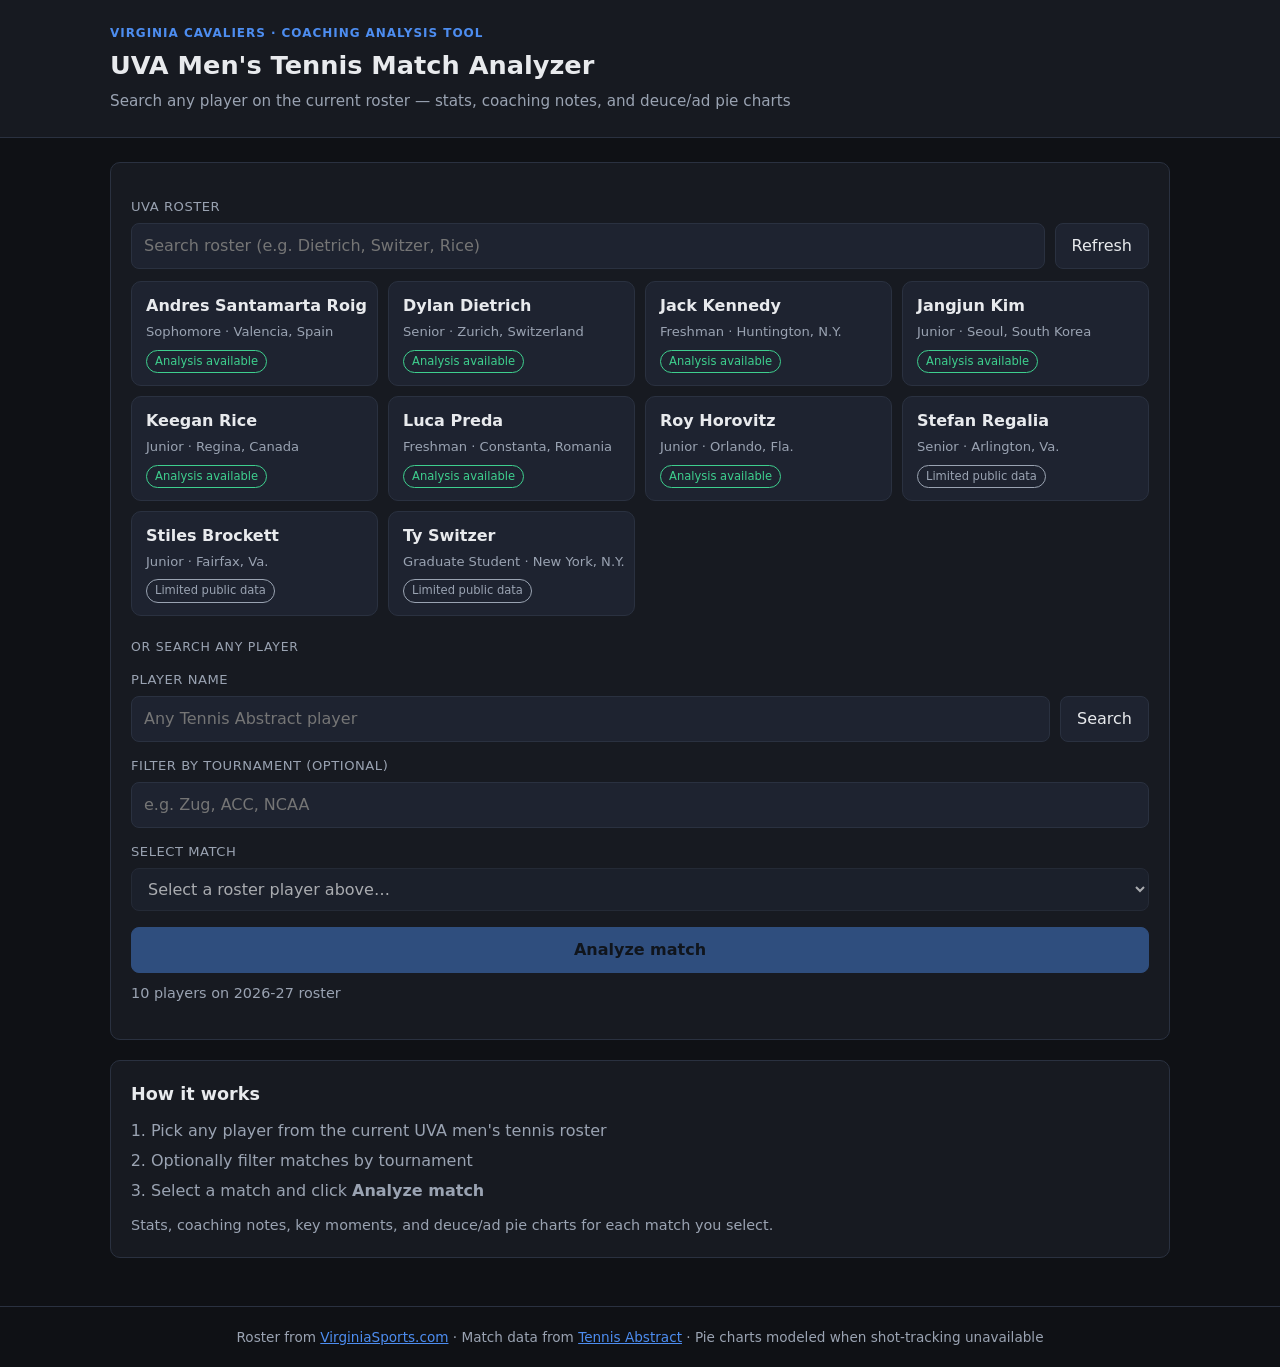
==== commit 7b3e6133: "Fix GitHub Pages search with pre-built static data Co-authored-by: Cursor <cursoragent@cursor.com>" ====
--- a/docs/index.html
+++ b/docs/index.html
@@ -3,7 +3,7 @@
 <head>
   <meta charset="UTF-8" />
   <meta name="viewport" content="width=device-width, initial-scale=1.0" />
-  <meta name="api-base" content="https://uva-tennis-analyzer.onrender.com" />
+  <meta name="static-mode" content="1" />
   <title>UVA Tennis Match Analyzer</title>
   <link rel="stylesheet" href="static/style.css" />
 </head>
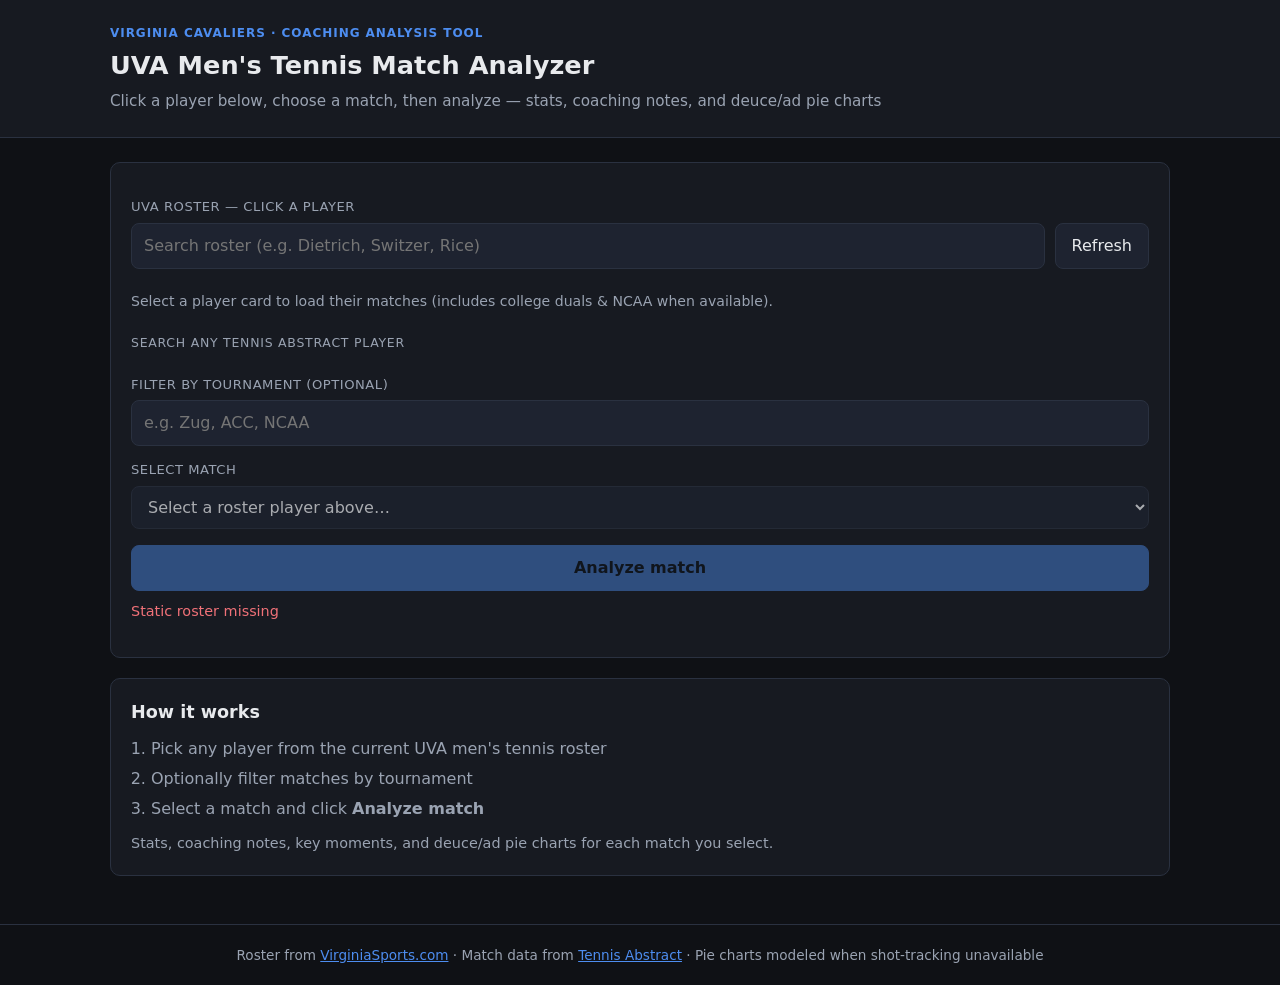
==== commit 5bee01d4: "Restore roster cards, fix Pages paths, add college matches Co-authored-by: Cursor <cursoragent@curso" ====
--- a/docs/index.html
+++ b/docs/index.html
@@ -12,21 +12,23 @@
     <div class="header-inner">
       <p class="eyebrow">Virginia Cavaliers · Coaching analysis tool</p>
       <h1>UVA Men's Tennis Match Analyzer</h1>
-      <p class="subtitle">Search any player on the current roster — stats, coaching notes, and deuce/ad pie charts</p>
+      <p class="subtitle">Click a player below, choose a match, then analyze — stats, coaching notes, and deuce/ad pie charts</p>
     </div>
   </header>
 
   <main class="container">
     <section class="search-panel card">
-      <label class="label" for="roster-query">UVA roster</label>
+      <label class="label" for="roster-query">UVA roster — click a player</label>
       <div class="search-row">
         <input id="roster-query" type="text" placeholder="Search roster (e.g. Dietrich, Switzer, Rice)" autocomplete="off" />
         <button id="roster-refresh-btn" type="button" class="secondary-btn">Refresh</button>
       </div>
 
       <div id="roster-grid" class="roster-grid"></div>
+      <p class="roster-hint">Select a player card to load their matches (includes college duals &amp; NCAA when available).</p>
 
-      <div class="divider-label">Or search any player</div>
+      <details class="advanced-search">
+      <summary class="divider-label">Search any Tennis Abstract player</summary>
 
       <label class="label" for="player-query">Player name</label>
       <div class="search-row">
@@ -35,6 +37,7 @@
       </div>
 
       <div id="search-results" class="search-results hidden"></div>
+      </details>
 
       <div id="player-card" class="player-card hidden"></div>
 
--- a/docs/static/style.css
+++ b/docs/static/style.css
@@ -198,6 +198,29 @@
   margin-top: 12px;
 }
 
+.roster-hint {
+  margin: 10px 0 18px;
+  font-size: 0.88rem;
+  color: var(--muted);
+}
+
+.advanced-search {
+  margin-bottom: 8px;
+}
+
+.advanced-search summary {
+  cursor: pointer;
+  list-style: none;
+}
+
+.advanced-search summary::-webkit-details-marker {
+  display: none;
+}
+
+.advanced-search[open] summary {
+  margin-bottom: 12px;
+}
+
 .roster-card {
   text-align: left;
   padding: 12px 14px;
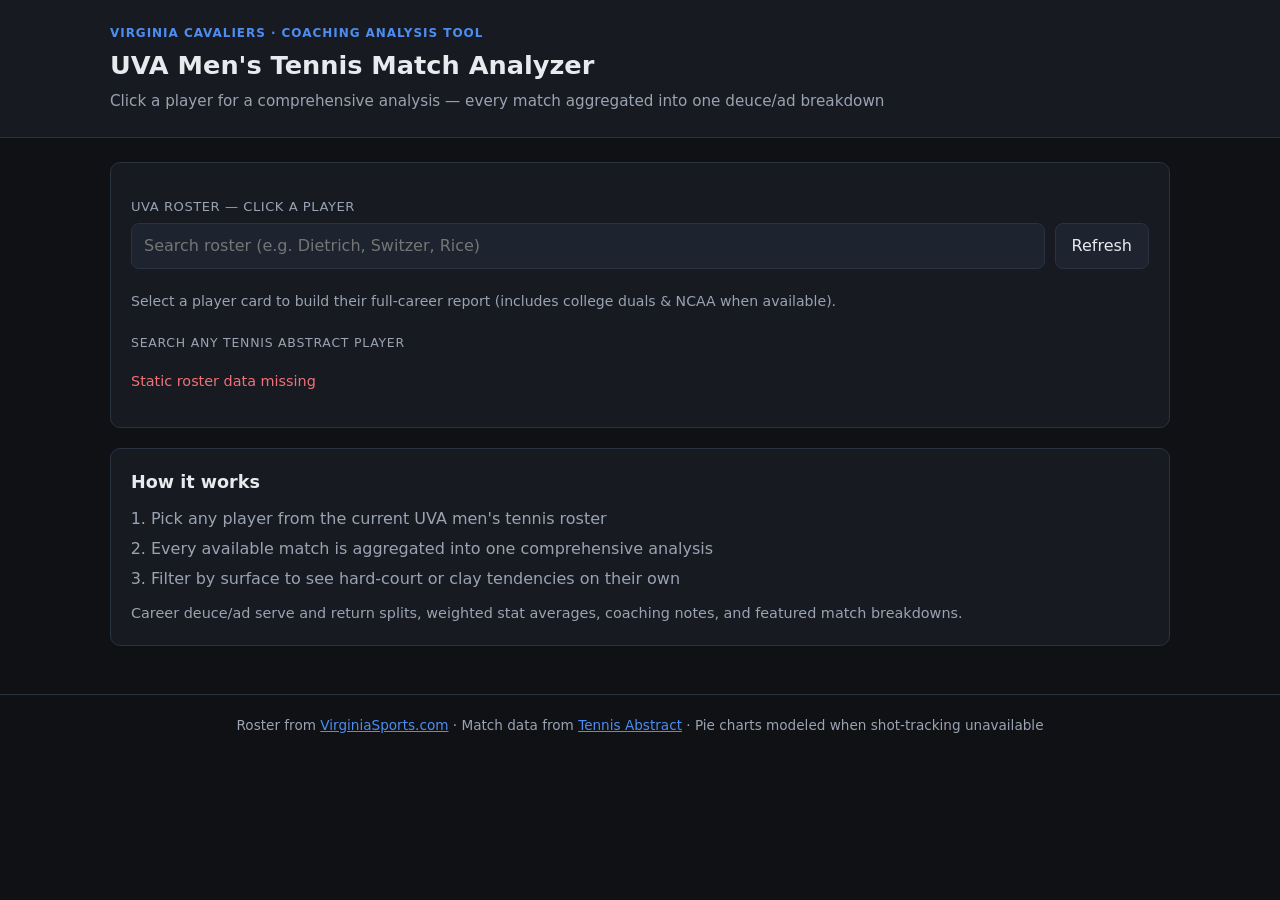
==== commit 0c3bdfca: "Aggregate every match into one comprehensive player report Replaces the match-by-match analyzer flow" ====
--- a/docs/index.html
+++ b/docs/index.html
@@ -12,7 +12,7 @@
     <div class="header-inner">
       <p class="eyebrow">Virginia Cavaliers · Coaching analysis tool</p>
       <h1>UVA Men's Tennis Match Analyzer</h1>
-      <p class="subtitle">Click a player below, choose a match, then analyze — stats, coaching notes, and deuce/ad pie charts</p>
+      <p class="subtitle">Click a player for a comprehensive analysis — every match aggregated into one deuce/ad breakdown</p>
     </div>
   </header>
 
@@ -25,7 +25,7 @@
       </div>
 
       <div id="roster-grid" class="roster-grid"></div>
-      <p class="roster-hint">Select a player card to load their matches (includes college duals &amp; NCAA when available).</p>
+      <p class="roster-hint">Select a player card to build their full-career report (includes college duals &amp; NCAA when available).</p>
 
       <details class="advanced-search">
       <summary class="divider-label">Search any Tennis Abstract player</summary>
@@ -41,15 +41,8 @@
 
       <div id="player-card" class="player-card hidden"></div>
 
-      <label class="label" for="tournament-filter">Filter by tournament (optional)</label>
-      <input id="tournament-filter" type="text" placeholder="e.g. Zug, ACC, NCAA" />
+      <div id="surface-filter" class="surface-filter hidden"></div>
 
-      <label class="label" for="match-select">Select match</label>
-      <select id="match-select" disabled>
-        <option value="">Select a roster player above…</option>
-      </select>
-
-      <button id="analyze-btn" class="primary-btn" type="button" disabled>Analyze match</button>
       <p id="status" class="status"></p>
     </section>
 
@@ -59,10 +52,10 @@
       <h2>How it works</h2>
       <ol>
         <li>Pick any player from the current UVA men's tennis roster</li>
-        <li>Optionally filter matches by tournament</li>
-        <li>Select a match and click <strong>Analyze match</strong></li>
+        <li>Every available match is aggregated into one comprehensive analysis</li>
+        <li>Filter by surface to see hard-court or clay tendencies on their own</li>
       </ol>
-      <p class="empty-note">Stats, coaching notes, key moments, and deuce/ad pie charts for each match you select.</p>
+      <p class="empty-note">Career deuce/ad serve and return splits, weighted stat averages, coaching notes, and featured match breakdowns.</p>
     </section>
   </main>
 
--- a/docs/static/style.css
+++ b/docs/static/style.css
@@ -221,6 +221,115 @@
   margin-bottom: 12px;
 }
 
+.coverage-note {
+  margin: -6px 0 18px;
+  font-size: 0.82rem;
+  color: var(--muted);
+}
+
+.surface-filter {
+  display: flex;
+  flex-wrap: wrap;
+  gap: 8px;
+  margin-top: 14px;
+}
+
+.surface-chip {
+  display: inline-flex;
+  align-items: center;
+  gap: 6px;
+  padding: 7px 13px;
+  border-radius: 999px;
+  border: 1px solid var(--border);
+  background: var(--surface-2);
+  color: var(--muted);
+  font-size: 0.85rem;
+  cursor: pointer;
+}
+
+.surface-chip:hover {
+  border-color: var(--accent);
+  color: var(--text);
+}
+
+.surface-chip.active {
+  border-color: var(--accent);
+  background: var(--accent-dim);
+  color: var(--text);
+  font-weight: 600;
+}
+
+.chip-count {
+  font-size: 0.75rem;
+  opacity: 0.75;
+}
+
+.pill.college {
+  border-color: var(--accent);
+  color: var(--accent);
+}
+
+.all-matches {
+  margin-top: 24px;
+  background: var(--surface);
+  border: 1px solid var(--border);
+  border-radius: var(--radius);
+  padding: 16px 20px;
+}
+
+.all-matches summary {
+  cursor: pointer;
+  font-weight: 600;
+}
+
+.match-list {
+  list-style: none;
+  margin: 14px 0 0;
+  padding: 0;
+}
+
+.match-row {
+  display: grid;
+  grid-template-columns: 28px 1fr auto auto;
+  gap: 12px;
+  align-items: center;
+  padding: 9px 0;
+  border-top: 1px solid var(--border);
+  font-size: 0.88rem;
+}
+
+.match-row-result {
+  font-weight: 700;
+}
+
+.match-row.win .match-row-result { color: var(--success); }
+.match-row.loss .match-row-result { color: var(--danger); }
+
+.match-row-main {
+  display: flex;
+  flex-direction: column;
+  min-width: 0;
+}
+
+.match-row-meta {
+  font-size: 0.78rem;
+  color: var(--muted);
+}
+
+.match-row-score,
+.match-row-date {
+  color: var(--muted);
+  font-variant-numeric: tabular-nums;
+  white-space: nowrap;
+}
+
+@media (max-width: 620px) {
+  .match-row {
+    grid-template-columns: 24px 1fr auto;
+  }
+  .match-row-date { display: none; }
+}
+
 .roster-card {
   text-align: left;
   padding: 12px 14px;
